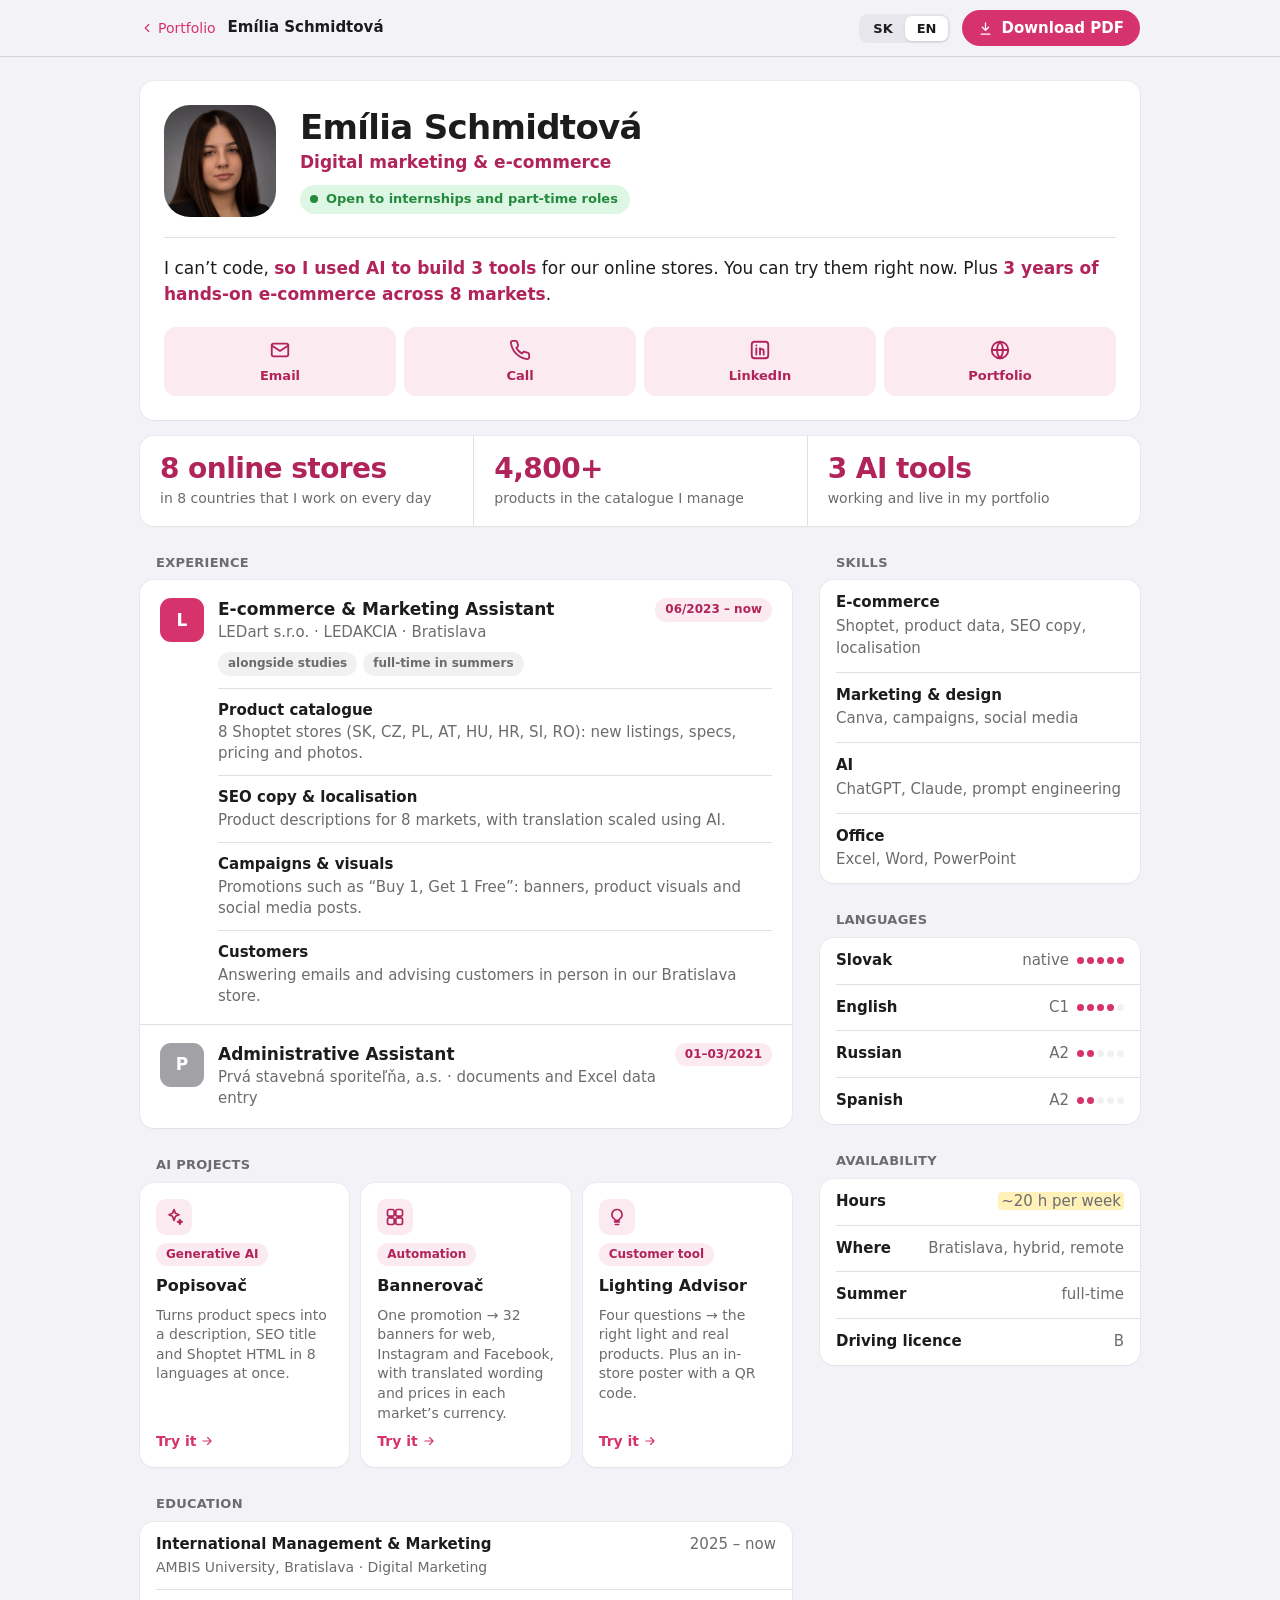
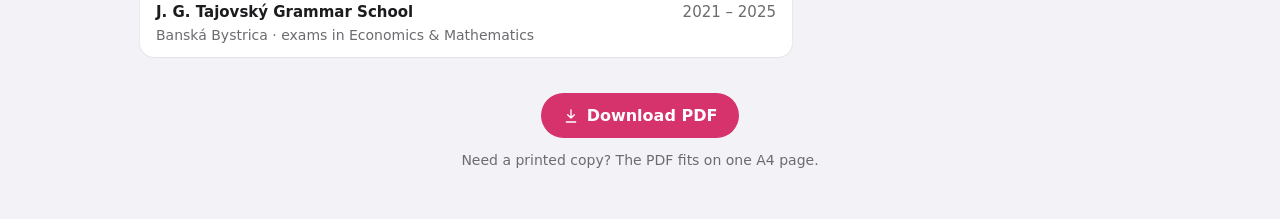
==== cv/index.html @ 1fb1ba7e "Životopis ako webová stránka s PDF na stiahnutie Co-Authored-By: Claude Opus 5.5 <noreply@anthropic." ====
<!doctype html>
<html lang="sk">
<head>
<meta charset="utf-8">
<meta name="viewport" content="width=device-width, initial-scale=1, viewport-fit=cover">
<meta name="color-scheme" content="light dark">
<title>Emília Schmidtová – Životopis</title>
<meta name="description" content="Životopis Emílie Schmidtovej: digitálny marketing a e-commerce, 3 roky praxe na 8 trhoch, 3 AI nástroje.">
<style>
/* =====================================================================
   Emília Schmidtová – web CV.
   Design language borrowed from DELOS (Apple HIG on the web): system font,
   grouped background, white inset cards with a label above each section,
   hairline separators, 8pt spacing grid, one tint colour (pink).
   The same page prints to a single A4 sheet (see @media print).
   ===================================================================== */
:root {
  --font: -apple-system, BlinkMacSystemFont, "SF Pro Text", system-ui, "Segoe UI Variable Text", "Segoe UI", Roboto, "Helvetica Neue", Arial, sans-serif;
  --bg: #F2F2F7; --card: #FFFFFF; --label: #1C1C1E; --label-2: #6C6C70; --label-3: #A1A1A6;
  --sep: rgba(60,60,67,.16); --fill: rgba(120,120,128,.10);
  --tint: #D6336C; --tint-deep: #B0245A; --tint-soft: rgba(214,51,108,.10);
  --green: #248A3D; --green-soft: rgba(52,199,89,.16);
  --r-card: 14px; --r-pill: 999px;
  --shadow: 0 1px 2px rgba(0,0,0,.04), 0 0 0 1px rgba(0,0,0,.03);
  --mat: rgba(242,242,247,.78);
}
@media (prefers-color-scheme: dark) {
  :root:not([data-theme="light"]) {
    --bg: #000000; --card: #1C1C1E; --label: #FFFFFF; --label-2: #AEAEB2; --label-3: #6C6C70;
    --sep: rgba(84,84,88,.6); --fill: rgba(120,120,128,.24);
    --tint: #FF5C8F; --tint-deep: #FF8AB0; --tint-soft: rgba(255,92,143,.16);
    --green: #30D158; --green-soft: rgba(48,209,88,.18); --shadow: none; --mat: rgba(0,0,0,.72);
  }
}
* { box-sizing: border-box; margin: 0; padding: 0; }
html { font-size: 16px; -webkit-text-size-adjust: 100%; }
body { font: 400 1rem/1.45 var(--font); color: var(--label); background: var(--bg); -webkit-font-smoothing: antialiased; }
a { color: inherit; text-decoration: none; }
ul { list-style: none; }
svg { width: 1em; height: 1em; fill: none; stroke: currentColor; stroke-width: 2; stroke-linecap: round; stroke-linejoin: round; flex: none; }
[hidden] { display: none !important; }

/* ---------- Top bar ---------- */
.bar { position: sticky; top: 0; z-index: 10; background: var(--mat); backdrop-filter: saturate(180%) blur(20px); -webkit-backdrop-filter: saturate(180%) blur(20px);
  border-bottom: 1px solid var(--sep); }
.bar-in { max-width: 1040px; margin: 0 auto; padding: 10px 20px; display: flex; align-items: center; gap: 12px; }
.back { font-size: .875rem; color: var(--tint); font-weight: 500; display: inline-flex; align-items: center; gap: 4px; }
.bar-title { font-weight: 600; font-size: .9375rem; margin-right: auto; opacity: 0; transition: opacity .2s; }
.bar.scrolled .bar-title { opacity: 1; }
.seg { display: inline-flex; background: var(--fill); border-radius: 9px; padding: 2px; }
.seg button { border: 0; background: transparent; color: var(--label); font: 600 .8125rem var(--font); padding: 5px 12px; border-radius: 7px; cursor: pointer; }
.seg button.on { background: var(--card); box-shadow: 0 1px 3px rgba(0,0,0,.12); }
.btn { display: inline-flex; align-items: center; gap: 8px; border: 0; border-radius: var(--r-pill); padding: 9px 16px; font: 600 .9375rem var(--font);
  background: var(--tint); color: #fff; cursor: pointer; white-space: nowrap; }
.btn:active { transform: scale(.98); }
.btn.big { padding: 13px 22px; font-size: 1rem; }
.btn .txt-short { display: none; }

/* ---------- Page ---------- */
.wrap { max-width: 1040px; margin: 0 auto; padding: 24px 20px 48px; }
.card { background: var(--card); border-radius: var(--r-card); box-shadow: var(--shadow); }
.label { font-size: .8125rem; font-weight: 600; letter-spacing: .02em; text-transform: uppercase; color: var(--label-2); margin: 0 0 8px 16px; }
.block + .block { margin-top: 28px; }

/* Hero */
.hero { padding: 24px; display: grid; grid-template-columns: auto 1fr; gap: 20px 24px; align-items: center; }
.photo { width: 112px; height: 112px; border-radius: 26px; object-fit: cover; object-position: center 22%; }
.name { font-size: 2.125rem; line-height: 1.12; font-weight: 700; letter-spacing: -.02em; }
.role { margin-top: 4px; font-size: 1.0625rem; color: var(--tint-deep); font-weight: 600; }
.status { margin-top: 10px; display: inline-flex; align-items: center; gap: 8px; padding: 5px 12px 5px 10px; border-radius: var(--r-pill);
  background: var(--green-soft); color: var(--green); font-size: .8125rem; font-weight: 600; }
.status i { width: 8px; height: 8px; border-radius: 50%; background: currentColor; }
.hook { grid-column: 1 / -1; font-size: 1.0625rem; line-height: 1.5; color: var(--label); padding-top: 18px; border-top: 1px solid var(--sep); }
.hook b { font-weight: 600; color: var(--tint-deep); }
.actions { grid-column: 1 / -1; display: grid; grid-template-columns: repeat(4, 1fr); gap: 8px; }
.act { display: flex; flex-direction: column; align-items: center; gap: 6px; padding: 12px 6px 10px; border-radius: 12px; background: var(--tint-soft);
  color: var(--tint-deep); font-size: .8125rem; font-weight: 600; text-align: center; }
.act svg { width: 22px; height: 22px; }
.act:hover { background: color-mix(in srgb, var(--tint) 16%, transparent); }
.act small { display: none; }

/* Key facts */
.facts { display: grid; grid-template-columns: repeat(3, 1fr); }
.fact { padding: 18px 20px; }
.fact + .fact { border-left: 1px solid var(--sep); }
.fact b { display: block; font-size: 1.75rem; line-height: 1.1; font-weight: 700; letter-spacing: -.02em; color: var(--tint-deep); }
.fact span { display: block; margin-top: 4px; font-size: .875rem; color: var(--label-2); line-height: 1.35; }

/* Two columns */
.cols { display: grid; grid-template-columns: minmax(0, 1fr) 320px; gap: 28px; align-items: start; margin-top: 28px; }

/* Experience */
.job { padding: 18px 20px 6px; }
.job + .job { border-top: 1px solid var(--sep); }
.job-head { display: grid; grid-template-columns: 44px 1fr auto; gap: 14px; align-items: start; }
.logo { width: 44px; height: 44px; border-radius: 11px; display: grid; place-items: center; font-weight: 700; font-size: 1.0625rem; color: #fff; background: var(--tint); }
.logo.gray { background: var(--label-3); }
.job h3 { font-size: 1.0625rem; font-weight: 600; line-height: 1.3; }
.job .org { font-size: .9375rem; color: var(--label-2); margin-top: 2px; }
.pill { display: inline-block; font-size: .75rem; font-weight: 600; padding: 3px 10px; border-radius: var(--r-pill); background: var(--fill); color: var(--label-2); white-space: nowrap; }
.pill.tint { background: var(--tint-soft); color: var(--tint-deep); }
.job .meta { margin-top: 8px; display: flex; flex-wrap: wrap; gap: 6px; }
.rows { margin: 12px 0 0 58px; }
.rows li { padding: 11px 0; border-top: 1px solid var(--sep); }
.rows b { display: block; font-size: .9375rem; font-weight: 600; }
.rows span { display: block; font-size: .9375rem; color: var(--label-2); margin-top: 1px; line-height: 1.4; }
.job.small { padding-bottom: 18px; }

/* Projects */
.projects { display: grid; grid-template-columns: repeat(3, 1fr); gap: 12px; }
.proj { padding: 16px; display: flex; flex-direction: column; gap: 8px; }
.proj-ic { width: 36px; height: 36px; border-radius: 10px; display: grid; place-items: center; background: var(--tint-soft); color: var(--tint-deep); }
.proj-ic svg { width: 20px; height: 20px; }
.proj h3 { font-size: 1rem; font-weight: 600; }
.proj p { font-size: .875rem; color: var(--label-2); line-height: 1.4; flex: 1; }
.proj a { font-size: .875rem; font-weight: 600; color: var(--tint); display: inline-flex; align-items: center; gap: 4px; }
.proj .pill { align-self: flex-start; }
.live-note { display: none; }

/* Simple list rows (education, skills, languages, other) */
.list li { display: flex; justify-content: space-between; align-items: baseline; gap: 12px; padding: 12px 16px; }
.list li + li { border-top: 1px solid var(--sep); margin-left: 16px; padding-left: 0; }
.list .k { font-size: .9375rem; font-weight: 600; }
.list .k small { display: block; font-weight: 400; color: var(--label-2); font-size: .875rem; margin-top: 1px; }
.list .v { font-size: .9375rem; color: var(--label-2); text-align: right; white-space: nowrap; }
.list.stack li { display: block; }
.list.stack .k, .list.stack .v { display: block; }
.list.stack .v { text-align: left; white-space: normal; margin-top: 2px; }
.dots { display: inline-flex; gap: 3px; margin-left: 8px; vertical-align: 1px; }
.dots i { width: 7px; height: 7px; border-radius: 50%; background: var(--fill); }
.dots i.on { background: var(--tint); }
.todo { background: rgba(255,204,0,.28); border-radius: 4px; padding: 0 3px; }

.foot { margin-top: 36px; text-align: center; color: var(--label-2); font-size: .875rem; }
.foot .btn { margin-bottom: 12px; }

@media (max-width: 860px) {
  .cols { grid-template-columns: 1fr; }
  .projects { grid-template-columns: 1fr; }
}
@media (max-width: 560px) {
  .wrap { padding: 16px 12px 40px; }
  .bar-in { padding: 8px 12px; }
  .back span { display: none; }
  .hero { grid-template-columns: 1fr; text-align: center; justify-items: center; padding: 20px 16px; }
  .photo { width: 104px; height: 104px; }
  .name { font-size: 1.75rem; }
  .hook { text-align: left; }
  .facts { grid-template-columns: 1fr; }
  .fact + .fact { border-left: 0; border-top: 1px solid var(--sep); }
  .rows { margin-left: 0; }
  .job-head { grid-template-columns: 40px 1fr; }
  .job-head .pill { grid-column: 2; justify-self: start; }
  .btn .txt-long { display: none; }
  .btn .txt-short { display: inline; }
}

/* =====================================================================
   PRINT / PDF – one A4 page. Light theme, no bar, no buttons, compact type.
   ===================================================================== */
@page { size: A4; margin: 0; }
@media print {
  :root, :root:not([data-theme="light"]) {
    --bg: #fff; --card: #fff; --label: #1C1C1E; --label-2: #5B5B60; --label-3: #A1A1A6; --sep: #E3E3E8; --fill: #F2F2F7;
    --tint: #D6336C; --tint-deep: #B0245A; --tint-soft: #FCEAF1; --green: #248A3D; --green-soft: #E4F6E8; --shadow: none;
  }
  html { font-size: 7.35pt; }
  body { -webkit-print-color-adjust: exact; print-color-adjust: exact; }
  .bar, .actions, .foot, .proj a, .status { display: none !important; }
  .wrap { max-width: none; width: 210mm; height: 297mm; padding: 10mm 12mm 0; overflow: hidden; }
  .card { border: .25mm solid var(--sep); border-radius: 3mm; }
  .label { margin: 0 0 1.6mm 1mm; font-size: 1rem; }
  .block + .block { margin-top: 4.2mm; }
  .cols { grid-template-columns: minmax(0, 1fr) 62mm; gap: 5mm; margin-top: 4.2mm; }

  .hero { border: 0; padding: 0 0 4mm; grid-template-columns: 27mm 1fr; gap: 0 6mm; border-bottom: .6mm solid var(--tint); border-radius: 0; }
  .photo { width: 27mm; height: 27mm; border-radius: 6mm; grid-row: 1 / span 2; }
  .name { font-size: 2.9rem; }
  .role { font-size: 1.35rem; }
  .hook { grid-column: 2; border: 0; padding-top: 2mm; font-size: 1.3rem; }
  .print-contact { display: flex !important; grid-column: 1 / -1; flex-wrap: wrap; justify-content: space-between; gap: 1mm 4mm; margin-top: 3.4mm;
    font-size: 1.2rem; font-weight: 600; color: var(--label); }
  .print-contact span { color: var(--tint-deep); margin-right: 1.2mm; font-size: 1rem; text-transform: uppercase; letter-spacing: .04em; }

  .fact { padding: 2.6mm 4mm; }
  .fact b { font-size: 2.2rem; }
  .fact span { font-size: 1.1rem; }

  .job { padding: 3mm 4mm 1mm; }
  .job-head { grid-template-columns: 9mm 1fr auto; gap: 3mm; }
  .logo { width: 9mm; height: 9mm; border-radius: 2.4mm; font-size: 1.4rem; }
  .job h3 { font-size: 1.4rem; }
  .job .org { font-size: 1.2rem; }
  .job .meta { margin-top: 1mm; }
  .pill { font-size: 1rem; padding: .4mm 2.2mm; }
  .rows { margin: 2mm 0 0 12mm; }
  .rows li { padding: 1.6mm 0; }
  .rows b, .rows span { font-size: 1.2rem; }
  .job.small { padding-bottom: 3mm; }

  .projects { grid-template-columns: 1fr; gap: 0; }
  .projects.card-group { border: .25mm solid var(--sep); border-radius: 3mm; overflow: hidden; background: var(--card); }
  .proj { border: 0; border-radius: 0; padding: 2.2mm 4mm; display: grid; grid-template-columns: 7mm 30mm 1fr; gap: 0 3mm; align-items: start; }
  .proj + .proj { border-top: .25mm solid var(--sep); }
  .proj-ic { width: 7mm; height: 7mm; border-radius: 2mm; grid-row: 1 / span 2; }
  .proj-ic svg { width: 4mm; height: 4mm; }
  .proj .pill { grid-column: 2; grid-row: 2; font-size: .95rem; margin-top: .6mm; justify-self: start; }
  .proj h3 { grid-column: 2; grid-row: 1; font-size: 1.3rem; }
  .proj p { grid-column: 3; grid-row: 1 / span 2; font-size: 1.15rem; }
  .live-note { display: block; margin: 1.6mm 0 0 1mm; font-size: 1.1rem; color: var(--label-2); }
  .live-note b { color: var(--tint-deep); }

  .list li { padding: 1.9mm 3.4mm; }
  .list li + li { margin-left: 3.4mm; }
  .list .k, .list .v { font-size: 1.2rem; }
  .list .k small { font-size: 1.1rem; }
  .dots i { width: 1.5mm; height: 1.5mm; }
  .proj.card { border: 0; box-shadow: none; }
  .list .v { white-space: normal; }
}
.print-contact { display: none; }
.edu-side { display: none; }
</style>
</head>
<body>

<header class="bar" id="bar">
  <div class="bar-in">
    <a class="back" href="../"><svg viewBox="0 0 24 24"><path d="M15 18l-6-6 6-6"/></svg><span data-t="back"></span></a>
    <span class="bar-title">Emília Schmidtová</span>
    <div class="seg" role="group" aria-label="Language"><button data-lang="sk">SK</button><button data-lang="en">EN</button></div>
    <a class="btn" id="pdf" download><svg viewBox="0 0 24 24"><path d="M12 3v12m0 0-5-5m5 5 5-5M5 21h14"/></svg><span class="txt-long" data-t="pdf"></span><span data-t="pdfShort" class="txt-short"></span></a>
  </div>
</header>

<main class="wrap" id="cv"></main>

<script>
// ---------- Content ----------
const IN = 'https://www.linkedin.com/in/emilia-schmidtova/', WEB = 'https://schemilkabb-bit.github.io/';
const ICON = {
  mail: '<svg viewBox="0 0 24 24"><rect x="3" y="5" width="18" height="14" rx="2"/><path d="m3 7 9 6 9-6"/></svg>',
  phone: '<svg viewBox="0 0 24 24"><path d="M22 16.9v3a2 2 0 0 1-2.2 2 19.8 19.8 0 0 1-8.6-3.1 19.5 19.5 0 0 1-6-6A19.8 19.8 0 0 1 2.1 4.2 2 2 0 0 1 4.1 2h3a2 2 0 0 1 2 1.7c.1.9.4 1.8.7 2.7a2 2 0 0 1-.5 2.1L8 9.8a16 16 0 0 0 6 6l1.3-1.3a2 2 0 0 1 2.1-.4c.9.3 1.8.6 2.7.7a2 2 0 0 1 1.7 2z"/></svg>',
  in: '<svg viewBox="0 0 24 24"><rect x="3" y="3" width="18" height="18" rx="3"/><path d="M8 10v7M8 7v.01M12 17v-4a2 2 0 0 1 4 0v4M12 10v7"/></svg>',
  web: '<svg viewBox="0 0 24 24"><circle cx="12" cy="12" r="9"/><path d="M3 12h18M12 3a14 14 0 0 1 0 18M12 3a14 14 0 0 0 0 18"/></svg>',
  spark: '<svg viewBox="0 0 24 24"><path d="M12 3l1.8 4.6L18 9.4l-4.2 1.8L12 16l-1.8-4.8L6 9.4l4.2-1.8z"/><path d="M19 15l.8 2 2 .8-2 .8-.8 2-.8-2-2-.8 2-.8z"/></svg>',
  grid: '<svg viewBox="0 0 24 24"><rect x="3" y="3" width="8" height="8" rx="2"/><rect x="13" y="3" width="8" height="8" rx="2"/><rect x="3" y="13" width="8" height="8" rx="2"/><rect x="13" y="13" width="8" height="8" rx="2"/></svg>',
  bulb: '<svg viewBox="0 0 24 24"><path d="M9 18h6M10 21h4M12 3a6 6 0 0 0-3.5 10.9c.6.5 1 1.2 1 2V16h5v-.1c0-.8.4-1.5 1-2A6 6 0 0 0 12 3z"/></svg>',
  arrow: '<svg viewBox="0 0 24 24"><path d="M5 12h14m-6-6 6 6-6 6"/></svg>'
};
const T = {
  sk: {
    title: 'Emília Schmidtová – Životopis', back: 'Portfólio', pdf: 'Stiahnuť PDF', pdfShort: 'PDF', file: 'cv-sk.pdf',
    role: 'Digitálny marketing & e-commerce', status: 'Hľadám stáž alebo prácu popri škole',
    hook: 'Neviem programovať, <b>tak som s pomocou AI postavila 3 nástroje</b> pre naše e-shopy. Môžete si ich hneď vyskúšať. K tomu <b>3 roky praxe v e-commerce na 8 trhoch</b>.',
    act: { mail: 'E-mail', phone: 'Zavolať', in: 'LinkedIn', web: 'Portfólio' },
    facts: [['8 e-shopov', 'v 8 krajinách, na ktorých denne pracujem'], ['4 800+', 'produktov v katalógu, ktorý spravujem'], ['3 AI nástroje', 'funkčné a dostupné naživo v portfóliu']],
    L: { exp: 'Pracovné skúsenosti', proj: 'AI projekty', edu: 'Vzdelanie', skills: 'Zručnosti', langs: 'Jazyky', avail: 'Dostupnosť' },
    jobs: [{ logo: 'L', title: 'E-commerce & marketing asistentka', org: 'LEDart s.r.o. · LEDAKCIA · Bratislava', date: '06/2023 – dnes', meta: ['popri škole', 'cez leto plný úväzok'],
      rows: [['Produktový katalóg', '8 e-shopov na Shoptete (SK, CZ, PL, AT, HU, HR, SI, RO): nové produkty, parametre, ceny a fotky.'],
             ['SEO texty a lokalizácia', 'Popisy produktov pre 8 trhov, preklady škálované s pomocou AI.'],
             ['Kampane a vizuály', 'Akcie ako „1+1 zadarmo“: bannery, produktové vizuály a príspevky na sociálne siete.'],
             ['Zákazníci', 'Odpovede na e-maily a osobné poradenstvo v našej predajni v Bratislave.']] },
           { logo: 'P', gray: true, small: true, title: 'Administratívna výpomoc', org: 'Prvá stavebná sporiteľňa, a.s. · dokumenty a dáta v Exceli', date: '01–03/2021' }],
    projects: [['spark', 'Generatívna AI', 'Popisovač', 'Z parametrov produktu vytvorí popis, SEO titulok a HTML pre Shoptet naraz v 8 jazykoch.', 'tools/popisovac/'],
               ['grid', 'Automatizácia', 'Bannerovač', 'Jedna akcia → 32 bannerov pre web, Instagram a Facebook s preloženým textom a cenou v mene každého trhu.', 'tools/bannerovac/'],
               ['bulb', 'Pre zákazníkov', 'Svetelný poradca', 'Štyri otázky → správne svetlo a konkrétne produkty. K tomu plagát s QR kódom do predajne.', 'tools/poradca/']],
    tryIt: 'Vyskúšať', live: 'Všetky tri nástroje naživo:',
    edu: [['Medzinárodný manažment a marketing', 'AMBIS vysoká škola, Bratislava · Digitálny marketing', '2025 – dnes'],
          ['Gymnázium J. G. Tajovského', 'Banská Bystrica · maturita z ekonomiky a matematiky', '2021 – 2025']],
    skills: [['E-commerce', 'Shoptet, produktové dáta, SEO texty, lokalizácia'], ['Marketing & dizajn', 'Canva, kampane, sociálne siete'],
             ['AI', 'ChatGPT, Claude, prompt engineering'], ['Kancelária', 'Excel, Word, PowerPoint']],
    langs: [['Slovenčina', 'materinský', 5], ['Angličtina', 'C1', 4], ['Ruština', 'A2', 2], ['Španielčina', 'A2', 2]],
    avail: [['Rozsah', '<span class="todo">~20 h týždenne</span>'], ['Forma', 'Bratislava, hybridne, na diaľku'], ['Leto', 'plný úväzok'], ['Vodičský preukaz', 'sk. B']],
    foot: 'Potrebujete papierovú verziu? PDF sa zmestí na jednu stranu A4.'
  },
  en: {
    title: 'Emília Schmidtová – CV', back: 'Portfolio', pdf: 'Download PDF', pdfShort: 'PDF', file: 'cv-en.pdf',
    role: 'Digital marketing & e-commerce', status: 'Open to internships and part-time roles',
    hook: 'I can’t code, <b>so I used AI to build 3 tools</b> for our online stores. You can try them right now. Plus <b>3 years of hands-on e-commerce across 8 markets</b>.',
    act: { mail: 'Email', phone: 'Call', in: 'LinkedIn', web: 'Portfolio' },
    facts: [['8 online stores', 'in 8 countries that I work on every day'], ['4,800+', 'products in the catalogue I manage'], ['3 AI tools', 'working and live in my portfolio']],
    L: { exp: 'Experience', proj: 'AI projects', edu: 'Education', skills: 'Skills', langs: 'Languages', avail: 'Availability' },
    jobs: [{ logo: 'L', title: 'E-commerce & Marketing Assistant', org: 'LEDart s.r.o. · LEDAKCIA · Bratislava', date: '06/2023 – now', meta: ['alongside studies', 'full-time in summers'],
      rows: [['Product catalogue', '8 Shoptet stores (SK, CZ, PL, AT, HU, HR, SI, RO): new listings, specs, pricing and photos.'],
             ['SEO copy & localisation', 'Product descriptions for 8 markets, with translation scaled using AI.'],
             ['Campaigns & visuals', 'Promotions such as “Buy 1, Get 1 Free”: banners, product visuals and social media posts.'],
             ['Customers', 'Answering emails and advising customers in person in our Bratislava store.']] },
           { logo: 'P', gray: true, small: true, title: 'Administrative Assistant', org: 'Prvá stavebná sporiteľňa, a.s. · documents and Excel data entry', date: '01–03/2021' }],
    projects: [['spark', 'Generative AI', 'Popisovač', 'Turns product specs into a description, SEO title and Shoptet HTML in 8 languages at once.', 'tools/popisovac/'],
               ['grid', 'Automation', 'Bannerovač', 'One promotion → 32 banners for web, Instagram and Facebook, with translated wording and prices in each market’s currency.', 'tools/bannerovac/'],
               ['bulb', 'Customer tool', 'Lighting Advisor', 'Four questions → the right light and real products. Plus an in-store poster with a QR code.', 'tools/poradca/']],
    tryIt: 'Try it', live: 'All three tools live at',
    edu: [['International Management & Marketing', 'AMBIS University, Bratislava · Digital Marketing', '2025 – now'],
          ['J. G. Tajovský Grammar School', 'Banská Bystrica · exams in Economics & Mathematics', '2021 – 2025']],
    skills: [['E-commerce', 'Shoptet, product data, SEO copy, localisation'], ['Marketing & design', 'Canva, campaigns, social media'],
             ['AI', 'ChatGPT, Claude, prompt engineering'], ['Office', 'Excel, Word, PowerPoint']],
    langs: [['Slovak', 'native', 5], ['English', 'C1', 4], ['Russian', 'A2', 2], ['Spanish', 'A2', 2]],
    avail: [['Hours', '<span class="todo">~20 h per week</span>'], ['Where', 'Bratislava, hybrid, remote'], ['Summer', 'full-time'], ['Driving licence', 'B']],
    foot: 'Need a printed copy? The PDF fits on one A4 page.'
  }
};

// ---------- Render ----------
function render(lang) {
  const t = T[lang];
  document.documentElement.lang = lang;
  document.title = t.title;
  document.querySelectorAll('[data-t]').forEach(el => el.textContent = t[el.dataset.t]);
  document.querySelectorAll('[data-lang]').forEach(b => b.classList.toggle('on', b.dataset.lang === lang));
  document.getElementById('pdf').href = t.file;

  const dots = n => `<span class="dots">${[1,2,3,4,5].map(i => `<i class="${i <= n ? 'on' : ''}"></i>`).join('')}</span>`;
  document.getElementById('cv').innerHTML = `
    <section class="card hero">
      <img class="photo" src="../shared/img/emilia-square.jpg" alt="Emília Schmidtová">
      <div>
        <h1 class="name">Emília Schmidtová</h1>
        <p class="role">${t.role}</p>
        <p class="status"><i></i>${t.status}</p>
      </div>
      <p class="hook">${t.hook}</p>
      <div class="actions">
        <a class="act" href="mailto:schemilka@gmail.com">${ICON.mail}${t.act.mail}</a>
        <a class="act" href="tel:+421948198626">${ICON.phone}${t.act.phone}</a>
        <a class="act" href="${IN}" target="_blank" rel="noopener">${ICON.in}${t.act.in}</a>
        <a class="act" href="${WEB}" target="_blank" rel="noopener">${ICON.web}${t.act.web}</a>
      </div>
      <p class="print-contact"><a><span>Tel</span>+421 948 198 626</a><a href="mailto:schemilka@gmail.com"><span>E-mail</span>schemilka@gmail.com</a><a href="${IN}"><span>In</span>in/emilia-schmidtova</a><a href="${WEB}"><span>Web</span>schemilkabb-bit.github.io</a></p>
    </section>

    <section class="block" style="margin-top:16px"><div class="card facts">${t.facts.map(([a, b]) => `<div class="fact"><b>${a}</b><span>${b}</span></div>`).join('')}</div></section>

    <div class="cols">
      <div>
        <section class="block">
          <h2 class="label">${t.L.exp}</h2>
          <div class="card">${t.jobs.map(j => `
            <article class="job${j.small ? ' small' : ''}">
              <div class="job-head">
                <div class="logo${j.gray ? ' gray' : ''}">${j.logo}</div>
                <div><h3>${j.title}</h3><p class="org">${j.org}</p>${j.meta ? `<div class="meta">${j.meta.map(m => `<span class="pill">${m}</span>`).join('')}</div>` : ''}</div>
                <span class="pill tint">${j.date}</span>
              </div>
              ${j.rows ? `<ul class="rows">${j.rows.map(([b, s]) => `<li><b>${b}</b><span>${s}</span></li>`).join('')}</ul>` : ''}
            </article>`).join('')}
          </div>
        </section>

        <section class="block">
          <h2 class="label">${t.L.proj}</h2>
          <div class="projects card-group">${t.projects.map(([ic, tag, name, desc, url]) => `
            <article class="card proj">
              <div class="proj-ic">${ICON[ic]}</div>
              <span class="pill tint">${tag}</span>
              <h3>${name}</h3>
              <p>${desc}</p>
              <a href="${WEB}${url}" target="_blank" rel="noopener">${t.tryIt} ${ICON.arrow}</a>
            </article>`).join('')}
          </div>
          <p class="live-note">${t.live} <b>schemilkabb-bit.github.io</b></p>
        </section>

        <section class="block edu-main">
          <h2 class="label">${t.L.edu}</h2>
          <ul class="card list">${t.edu.map(([a, b, c]) => `<li><span class="k">${a}<small>${b}</small></span><span class="v">${c}</span></li>`).join('')}</ul>
        </section>
      </div>

      <div>
        <section class="block">
          <h2 class="label">${t.L.skills}</h2>
          <ul class="card list stack">${t.skills.map(([a, b]) => `<li><span class="k">${a}</span><span class="v">${b}</span></li>`).join('')}</ul>
        </section>
        <section class="block">
          <h2 class="label">${t.L.langs}</h2>
          <ul class="card list">${t.langs.map(([a, b, n]) => `<li><span class="k">${a}</span><span class="v">${b}${dots(n)}</span></li>`).join('')}</ul>
        </section>
        <section class="block">
          <h2 class="label">${t.L.avail}</h2>
          <ul class="card list">${t.avail.map(([a, b]) => `<li><span class="k">${a}</span><span class="v">${b}</span></li>`).join('')}</ul>
        </section>
        <section class="block edu-side">
          <h2 class="label">${t.L.edu}</h2>
          <ul class="card list stack">${t.edu.map(([a, b, c]) => `<li><span class="k">${a}</span><span class="v">${b} · ${c}</span></li>`).join('')}</ul>
        </section>
      </div>
    </div>

    <footer class="foot">
      <a class="btn big" href="${t.file}" download><svg viewBox="0 0 24 24"><path d="M12 3v12m0 0-5-5m5 5 5-5M5 21h14"/></svg>${t.pdf}</a>
      <p>${t.foot}</p>
    </footer>`;
  try { localStorage.setItem('lang', lang); } catch (e) {}
}

// Language: ?lang=en wins (used to render the PDFs), then the visitor's saved choice, then the browser language.
const q = new URLSearchParams(location.search).get('lang');
let saved = null; try { saved = localStorage.getItem('lang'); } catch (e) {}
let lang = q || saved || (/^(sk|cs)/i.test(navigator.language) ? 'sk' : 'en');
if (!T[lang]) lang = 'sk';
render(lang);
document.querySelectorAll('[data-lang]').forEach(b => b.addEventListener('click', () => render(b.dataset.lang)));
const bar = document.getElementById('bar');
addEventListener('scroll', () => bar.classList.toggle('scrolled', scrollY > 140), { passive: true });
</script>
</body>
</html>
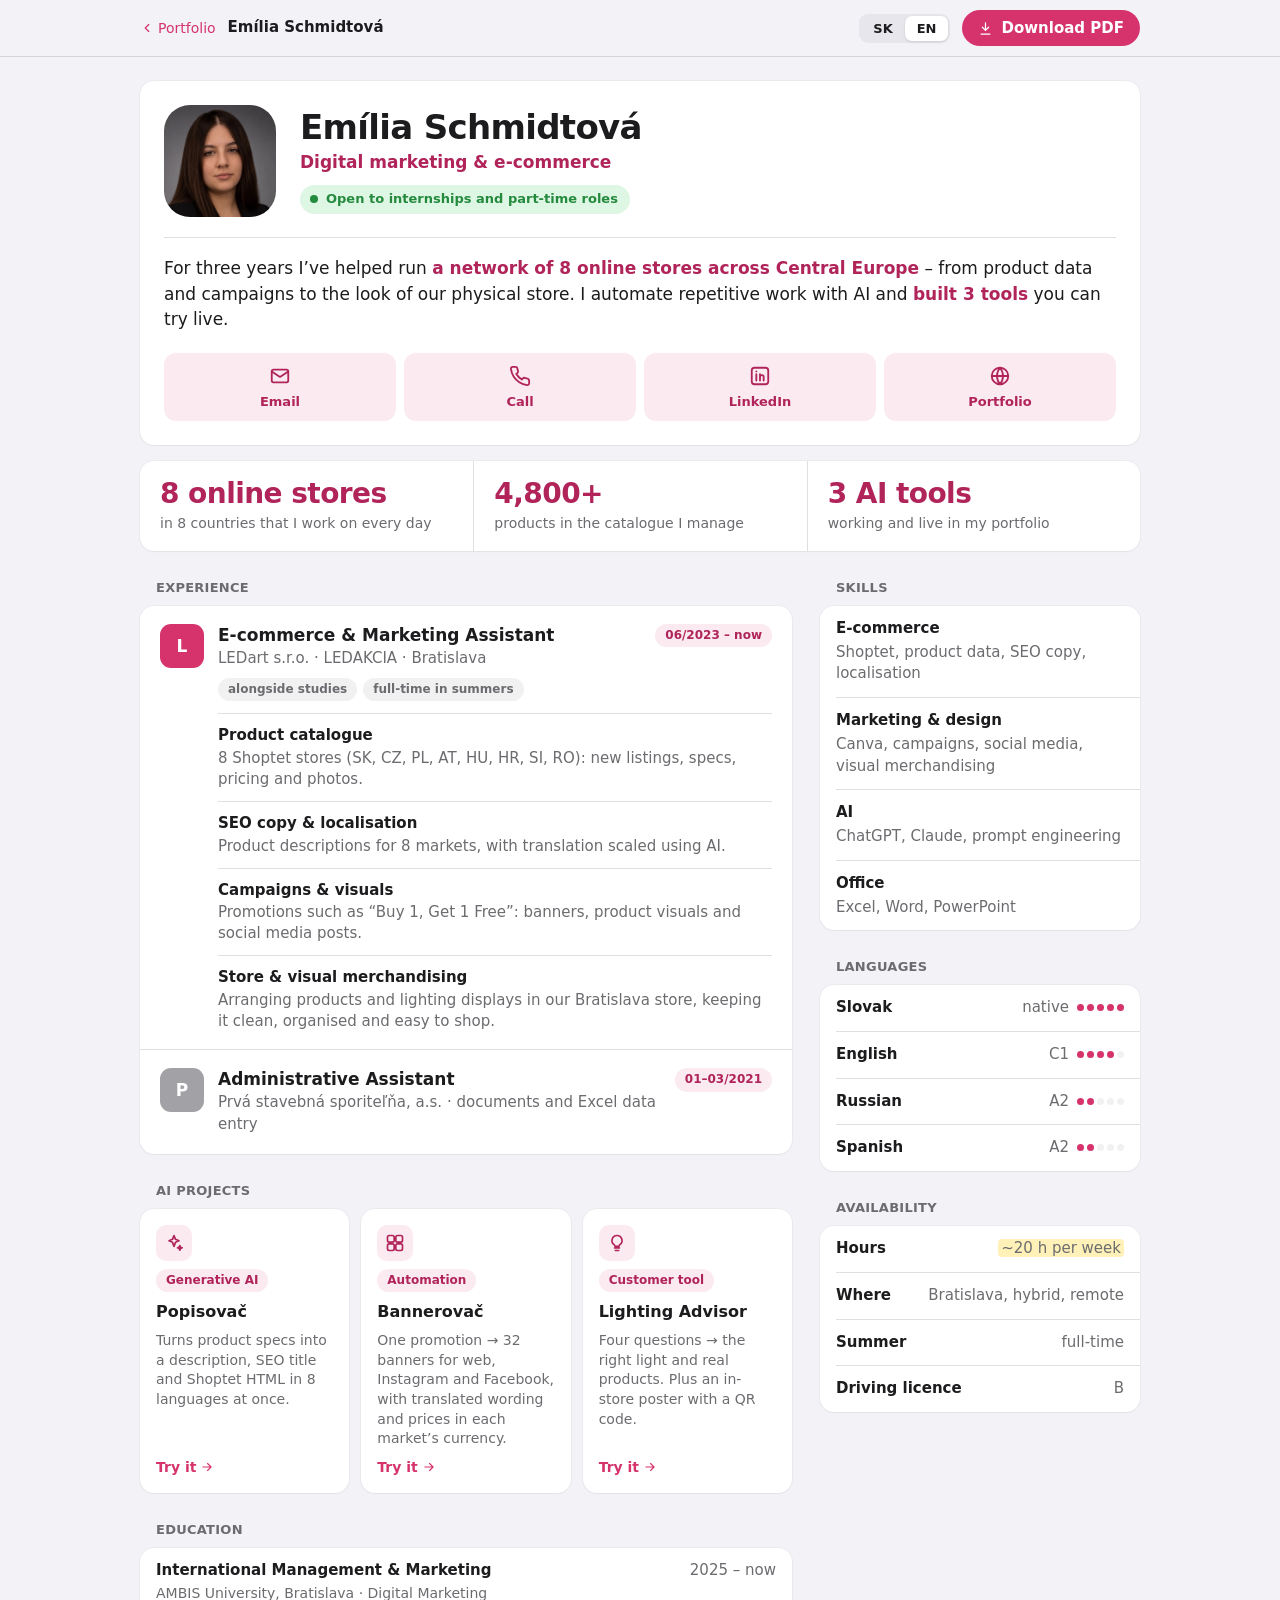
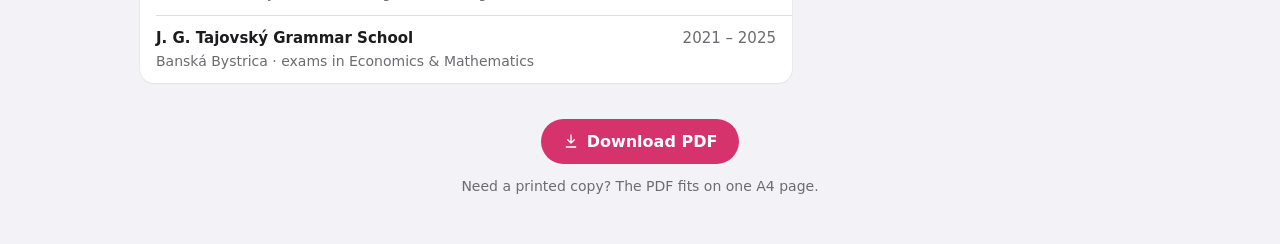
==== commit 68189d3e: "Nový úvod a visual merchandising v životopise aj na stránke Co-Authored-By: Claude Opus 5.5 <noreply" ====
--- a/cv/index.html
+++ b/cv/index.html
@@ -252,7 +252,7 @@
   sk: {
     title: 'Emília Schmidtová – Životopis', back: 'Portfólio', pdf: 'Stiahnuť PDF', pdfShort: 'PDF', file: 'cv-sk.pdf',
     role: 'Digitálny marketing & e-commerce', status: 'Hľadám stáž alebo prácu popri škole',
-    hook: 'Neviem programovať, <b>tak som s pomocou AI postavila 3 nástroje</b> pre naše e-shopy. Môžete si ich hneď vyskúšať. K tomu <b>3 roky praxe v e-commerce na 8 trhoch</b>.',
+    hook: 'Tri roky pomáham viesť <b>sieť 8 e-shopov v strednej Európe</b> – od produktových dát a kampaní až po vzhľad našej predajne. Opakovanú prácu automatizujem s pomocou AI a <b>vytvorila som 3 nástroje</b>, ktoré si môžete vyskúšať naživo.',
     act: { mail: 'E-mail', phone: 'Zavolať', in: 'LinkedIn', web: 'Portfólio' },
     facts: [['8 e-shopov', 'v 8 krajinách, na ktorých denne pracujem'], ['4 800+', 'produktov v katalógu, ktorý spravujem'], ['3 AI nástroje', 'funkčné a dostupné naživo v portfóliu']],
     L: { exp: 'Pracovné skúsenosti', proj: 'AI projekty', edu: 'Vzdelanie', skills: 'Zručnosti', langs: 'Jazyky', avail: 'Dostupnosť' },
@@ -260,7 +260,7 @@
       rows: [['Produktový katalóg', '8 e-shopov na Shoptete (SK, CZ, PL, AT, HU, HR, SI, RO): nové produkty, parametre, ceny a fotky.'],
              ['SEO texty a lokalizácia', 'Popisy produktov pre 8 trhov, preklady škálované s pomocou AI.'],
              ['Kampane a vizuály', 'Akcie ako „1+1 zadarmo“: bannery, produktové vizuály a príspevky na sociálne siete.'],
-             ['Zákazníci', 'Odpovede na e-maily a osobné poradenstvo v našej predajni v Bratislave.']] },
+             ['Predajňa a visual merchandising', 'Aranžovanie produktov a vystavených svietidiel v predajni v Bratislave, poriadok a prehľadnosť pre zákazníkov.']] },
            { logo: 'P', gray: true, small: true, title: 'Administratívna výpomoc', org: 'Prvá stavebná sporiteľňa, a.s. · dokumenty a dáta v Exceli', date: '01–03/2021' }],
     projects: [['spark', 'Generatívna AI', 'Popisovač', 'Z parametrov produktu vytvorí popis, SEO titulok a HTML pre Shoptet naraz v 8 jazykoch.', 'tools/popisovac/'],
                ['grid', 'Automatizácia', 'Bannerovač', 'Jedna akcia → 32 bannerov pre web, Instagram a Facebook s preloženým textom a cenou v mene každého trhu.', 'tools/bannerovac/'],
@@ -268,7 +268,7 @@
     tryIt: 'Vyskúšať', live: 'Všetky tri nástroje naživo:',
     edu: [['Medzinárodný manažment a marketing', 'AMBIS vysoká škola, Bratislava · Digitálny marketing', '2025 – dnes'],
           ['Gymnázium J. G. Tajovského', 'Banská Bystrica · maturita z ekonomiky a matematiky', '2021 – 2025']],
-    skills: [['E-commerce', 'Shoptet, produktové dáta, SEO texty, lokalizácia'], ['Marketing & dizajn', 'Canva, kampane, sociálne siete'],
+    skills: [['E-commerce', 'Shoptet, produktové dáta, SEO texty, lokalizácia'], ['Marketing & dizajn', 'Canva, kampane, sociálne siete, visual merchandising'],
              ['AI', 'ChatGPT, Claude, prompt engineering'], ['Kancelária', 'Excel, Word, PowerPoint']],
     langs: [['Slovenčina', 'materinský', 5], ['Angličtina', 'C1', 4], ['Ruština', 'A2', 2], ['Španielčina', 'A2', 2]],
     avail: [['Rozsah', '<span class="todo">~20 h týždenne</span>'], ['Forma', 'Bratislava, hybridne, na diaľku'], ['Leto', 'plný úväzok'], ['Vodičský preukaz', 'sk. B']],
@@ -277,7 +277,7 @@
   en: {
     title: 'Emília Schmidtová – CV', back: 'Portfolio', pdf: 'Download PDF', pdfShort: 'PDF', file: 'cv-en.pdf',
     role: 'Digital marketing & e-commerce', status: 'Open to internships and part-time roles',
-    hook: 'I can’t code, <b>so I used AI to build 3 tools</b> for our online stores. You can try them right now. Plus <b>3 years of hands-on e-commerce across 8 markets</b>.',
+    hook: 'For three years I’ve helped run <b>a network of 8 online stores across Central Europe</b> – from product data and campaigns to the look of our physical store. I automate repetitive work with AI and <b>built 3 tools</b> you can try live.',
     act: { mail: 'Email', phone: 'Call', in: 'LinkedIn', web: 'Portfolio' },
     facts: [['8 online stores', 'in 8 countries that I work on every day'], ['4,800+', 'products in the catalogue I manage'], ['3 AI tools', 'working and live in my portfolio']],
     L: { exp: 'Experience', proj: 'AI projects', edu: 'Education', skills: 'Skills', langs: 'Languages', avail: 'Availability' },
@@ -285,7 +285,7 @@
       rows: [['Product catalogue', '8 Shoptet stores (SK, CZ, PL, AT, HU, HR, SI, RO): new listings, specs, pricing and photos.'],
              ['SEO copy & localisation', 'Product descriptions for 8 markets, with translation scaled using AI.'],
              ['Campaigns & visuals', 'Promotions such as “Buy 1, Get 1 Free”: banners, product visuals and social media posts.'],
-             ['Customers', 'Answering emails and advising customers in person in our Bratislava store.']] },
+             ['Store & visual merchandising', 'Arranging products and lighting displays in our Bratislava store, keeping it clean, organised and easy to shop.']] },
            { logo: 'P', gray: true, small: true, title: 'Administrative Assistant', org: 'Prvá stavebná sporiteľňa, a.s. · documents and Excel data entry', date: '01–03/2021' }],
     projects: [['spark', 'Generative AI', 'Popisovač', 'Turns product specs into a description, SEO title and Shoptet HTML in 8 languages at once.', 'tools/popisovac/'],
                ['grid', 'Automation', 'Bannerovač', 'One promotion → 32 banners for web, Instagram and Facebook, with translated wording and prices in each market’s currency.', 'tools/bannerovac/'],
@@ -293,7 +293,7 @@
     tryIt: 'Try it', live: 'All three tools live at',
     edu: [['International Management & Marketing', 'AMBIS University, Bratislava · Digital Marketing', '2025 – now'],
           ['J. G. Tajovský Grammar School', 'Banská Bystrica · exams in Economics & Mathematics', '2021 – 2025']],
-    skills: [['E-commerce', 'Shoptet, product data, SEO copy, localisation'], ['Marketing & design', 'Canva, campaigns, social media'],
+    skills: [['E-commerce', 'Shoptet, product data, SEO copy, localisation'], ['Marketing & design', 'Canva, campaigns, social media, visual merchandising'],
              ['AI', 'ChatGPT, Claude, prompt engineering'], ['Office', 'Excel, Word, PowerPoint']],
     langs: [['Slovak', 'native', 5], ['English', 'C1', 4], ['Russian', 'A2', 2], ['Spanish', 'A2', 2]],
     avail: [['Hours', '<span class="todo">~20 h per week</span>'], ['Where', 'Bratislava, hybrid, remote'], ['Summer', 'full-time'], ['Driving licence', 'B']],
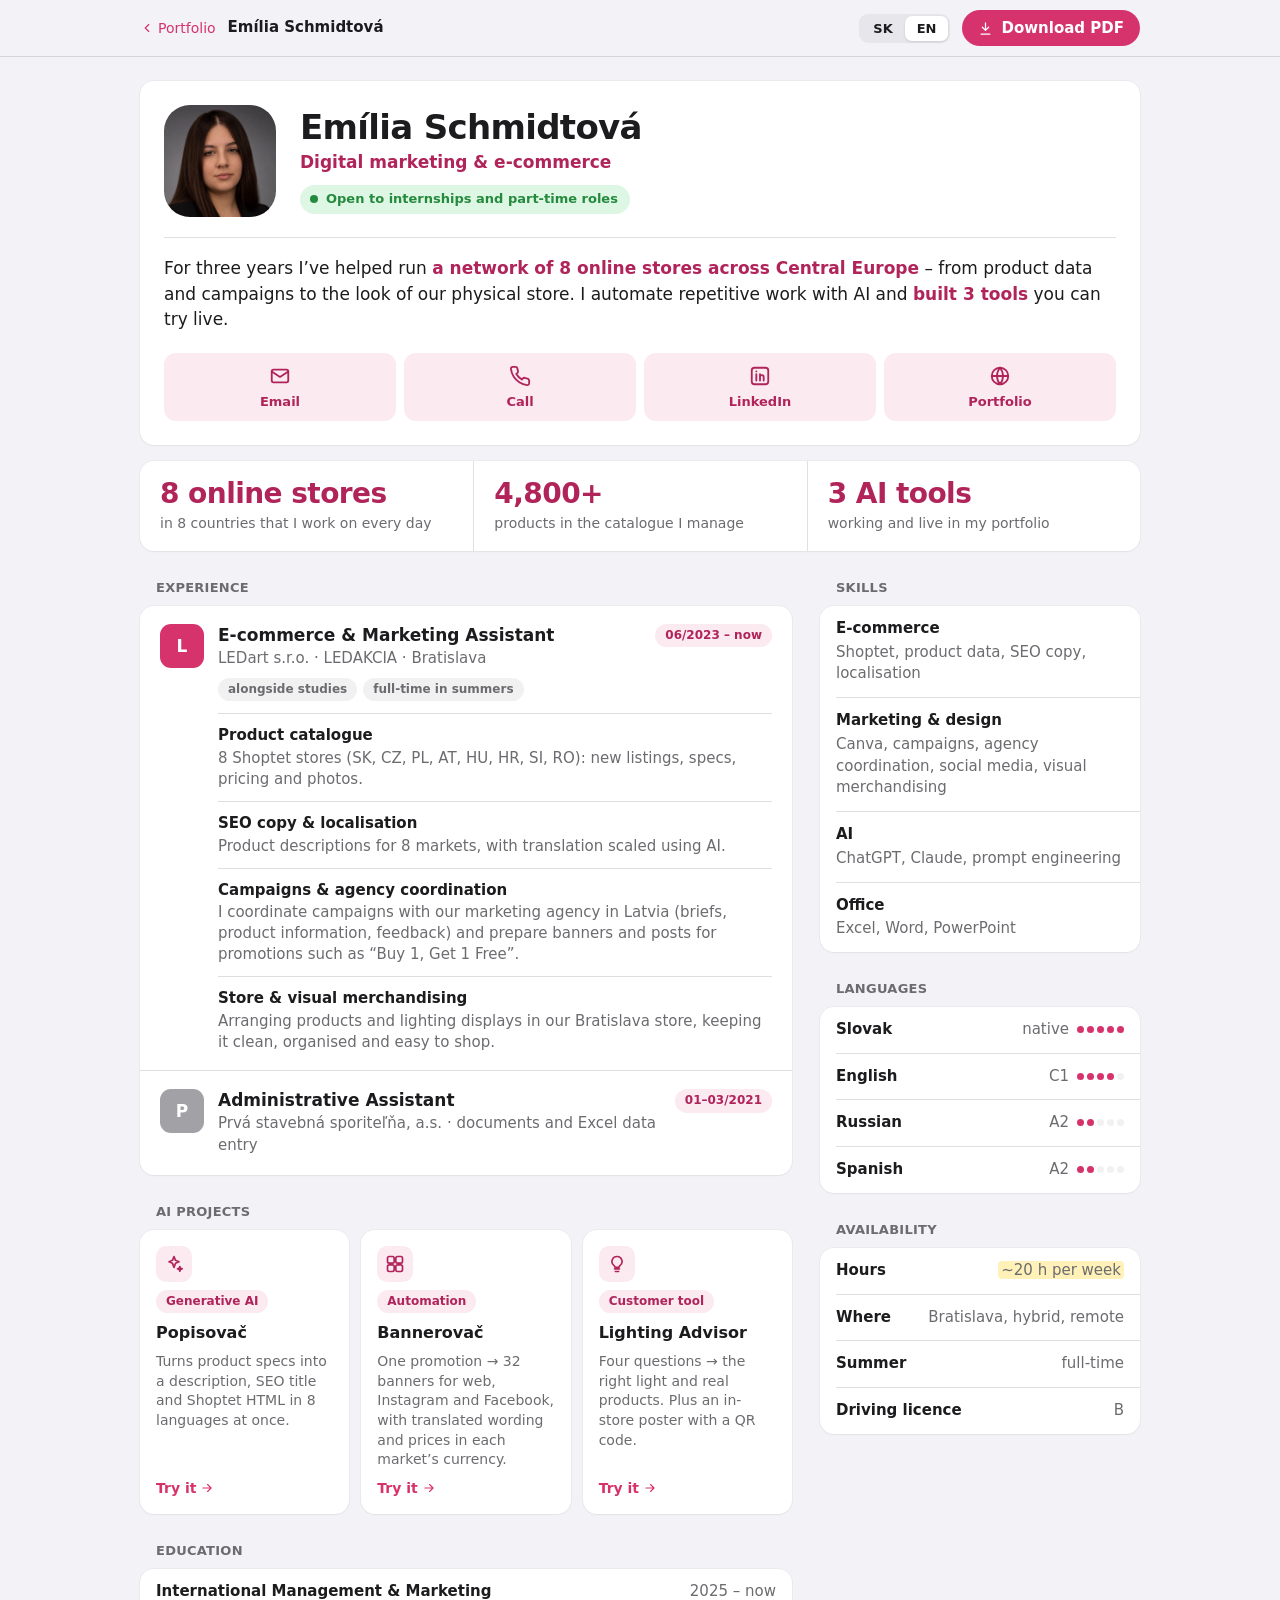
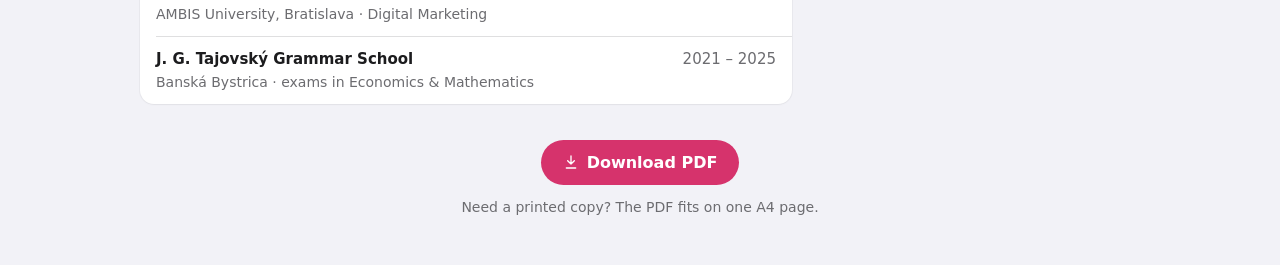
==== commit f31b5ce7: "Spolupráca s marketingovou agentúrou v Lotyšsku v životopise aj na stránke Co-Authored-By: Claude Op" ====
--- a/cv/index.html
+++ b/cv/index.html
@@ -164,7 +164,7 @@
     --bg: #fff; --card: #fff; --label: #1C1C1E; --label-2: #5B5B60; --label-3: #A1A1A6; --sep: #E3E3E8; --fill: #F2F2F7;
     --tint: #D6336C; --tint-deep: #B0245A; --tint-soft: #FCEAF1; --green: #248A3D; --green-soft: #E4F6E8; --shadow: none;
   }
-  html { font-size: 7.35pt; }
+  html { font-size: 7.2pt; }
   body { -webkit-print-color-adjust: exact; print-color-adjust: exact; }
   .bar, .actions, .foot, .proj a, .status { display: none !important; }
   .wrap { max-width: none; width: 210mm; height: 297mm; padding: 10mm 12mm 0; overflow: hidden; }
@@ -259,7 +259,7 @@
     jobs: [{ logo: 'L', title: 'E-commerce & marketing asistentka', org: 'LEDart s.r.o. · LEDAKCIA · Bratislava', date: '06/2023 – dnes', meta: ['popri škole', 'cez leto plný úväzok'],
       rows: [['Produktový katalóg', '8 e-shopov na Shoptete (SK, CZ, PL, AT, HU, HR, SI, RO): nové produkty, parametre, ceny a fotky.'],
              ['SEO texty a lokalizácia', 'Popisy produktov pre 8 trhov, preklady škálované s pomocou AI.'],
-             ['Kampane a vizuály', 'Akcie ako „1+1 zadarmo“: bannery, produktové vizuály a príspevky na sociálne siete.'],
+             ['Kampane a spolupráca s agentúrou', 'Koordinujem kampane s našou marketingovou agentúrou v Lotyšsku (zadania, podklady, spätná väzba) a k akciám ako „1+1 zadarmo“ pripravujem bannery a príspevky.'],
              ['Predajňa a visual merchandising', 'Aranžovanie produktov a vystavených svietidiel v predajni v Bratislave, poriadok a prehľadnosť pre zákazníkov.']] },
            { logo: 'P', gray: true, small: true, title: 'Administratívna výpomoc', org: 'Prvá stavebná sporiteľňa, a.s. · dokumenty a dáta v Exceli', date: '01–03/2021' }],
     projects: [['spark', 'Generatívna AI', 'Popisovač', 'Z parametrov produktu vytvorí popis, SEO titulok a HTML pre Shoptet naraz v 8 jazykoch.', 'tools/popisovac/'],
@@ -268,7 +268,7 @@
     tryIt: 'Vyskúšať', live: 'Všetky tri nástroje naživo:',
     edu: [['Medzinárodný manažment a marketing', 'AMBIS vysoká škola, Bratislava · Digitálny marketing', '2025 – dnes'],
           ['Gymnázium J. G. Tajovského', 'Banská Bystrica · maturita z ekonomiky a matematiky', '2021 – 2025']],
-    skills: [['E-commerce', 'Shoptet, produktové dáta, SEO texty, lokalizácia'], ['Marketing & dizajn', 'Canva, kampane, sociálne siete, visual merchandising'],
+    skills: [['E-commerce', 'Shoptet, produktové dáta, SEO texty, lokalizácia'], ['Marketing & dizajn', 'Canva, kampane, práca s agentúrou, sociálne siete, visual merchandising'],
              ['AI', 'ChatGPT, Claude, prompt engineering'], ['Kancelária', 'Excel, Word, PowerPoint']],
     langs: [['Slovenčina', 'materinský', 5], ['Angličtina', 'C1', 4], ['Ruština', 'A2', 2], ['Španielčina', 'A2', 2]],
     avail: [['Rozsah', '<span class="todo">~20 h týždenne</span>'], ['Forma', 'Bratislava, hybridne, na diaľku'], ['Leto', 'plný úväzok'], ['Vodičský preukaz', 'sk. B']],
@@ -284,7 +284,7 @@
     jobs: [{ logo: 'L', title: 'E-commerce & Marketing Assistant', org: 'LEDart s.r.o. · LEDAKCIA · Bratislava', date: '06/2023 – now', meta: ['alongside studies', 'full-time in summers'],
       rows: [['Product catalogue', '8 Shoptet stores (SK, CZ, PL, AT, HU, HR, SI, RO): new listings, specs, pricing and photos.'],
              ['SEO copy & localisation', 'Product descriptions for 8 markets, with translation scaled using AI.'],
-             ['Campaigns & visuals', 'Promotions such as “Buy 1, Get 1 Free”: banners, product visuals and social media posts.'],
+             ['Campaigns & agency coordination', 'I coordinate campaigns with our marketing agency in Latvia (briefs, product information, feedback) and prepare banners and posts for promotions such as “Buy 1, Get 1 Free”.'],
              ['Store & visual merchandising', 'Arranging products and lighting displays in our Bratislava store, keeping it clean, organised and easy to shop.']] },
            { logo: 'P', gray: true, small: true, title: 'Administrative Assistant', org: 'Prvá stavebná sporiteľňa, a.s. · documents and Excel data entry', date: '01–03/2021' }],
     projects: [['spark', 'Generative AI', 'Popisovač', 'Turns product specs into a description, SEO title and Shoptet HTML in 8 languages at once.', 'tools/popisovac/'],
@@ -293,7 +293,7 @@
     tryIt: 'Try it', live: 'All three tools live at',
     edu: [['International Management & Marketing', 'AMBIS University, Bratislava · Digital Marketing', '2025 – now'],
           ['J. G. Tajovský Grammar School', 'Banská Bystrica · exams in Economics & Mathematics', '2021 – 2025']],
-    skills: [['E-commerce', 'Shoptet, product data, SEO copy, localisation'], ['Marketing & design', 'Canva, campaigns, social media, visual merchandising'],
+    skills: [['E-commerce', 'Shoptet, product data, SEO copy, localisation'], ['Marketing & design', 'Canva, campaigns, agency coordination, social media, visual merchandising'],
              ['AI', 'ChatGPT, Claude, prompt engineering'], ['Office', 'Excel, Word, PowerPoint']],
     langs: [['Slovak', 'native', 5], ['English', 'C1', 4], ['Russian', 'A2', 2], ['Spanish', 'A2', 2]],
     avail: [['Hours', '<span class="todo">~20 h per week</span>'], ['Where', 'Bratislava, hybrid, remote'], ['Summer', 'full-time'], ['Driving licence', 'B']],
